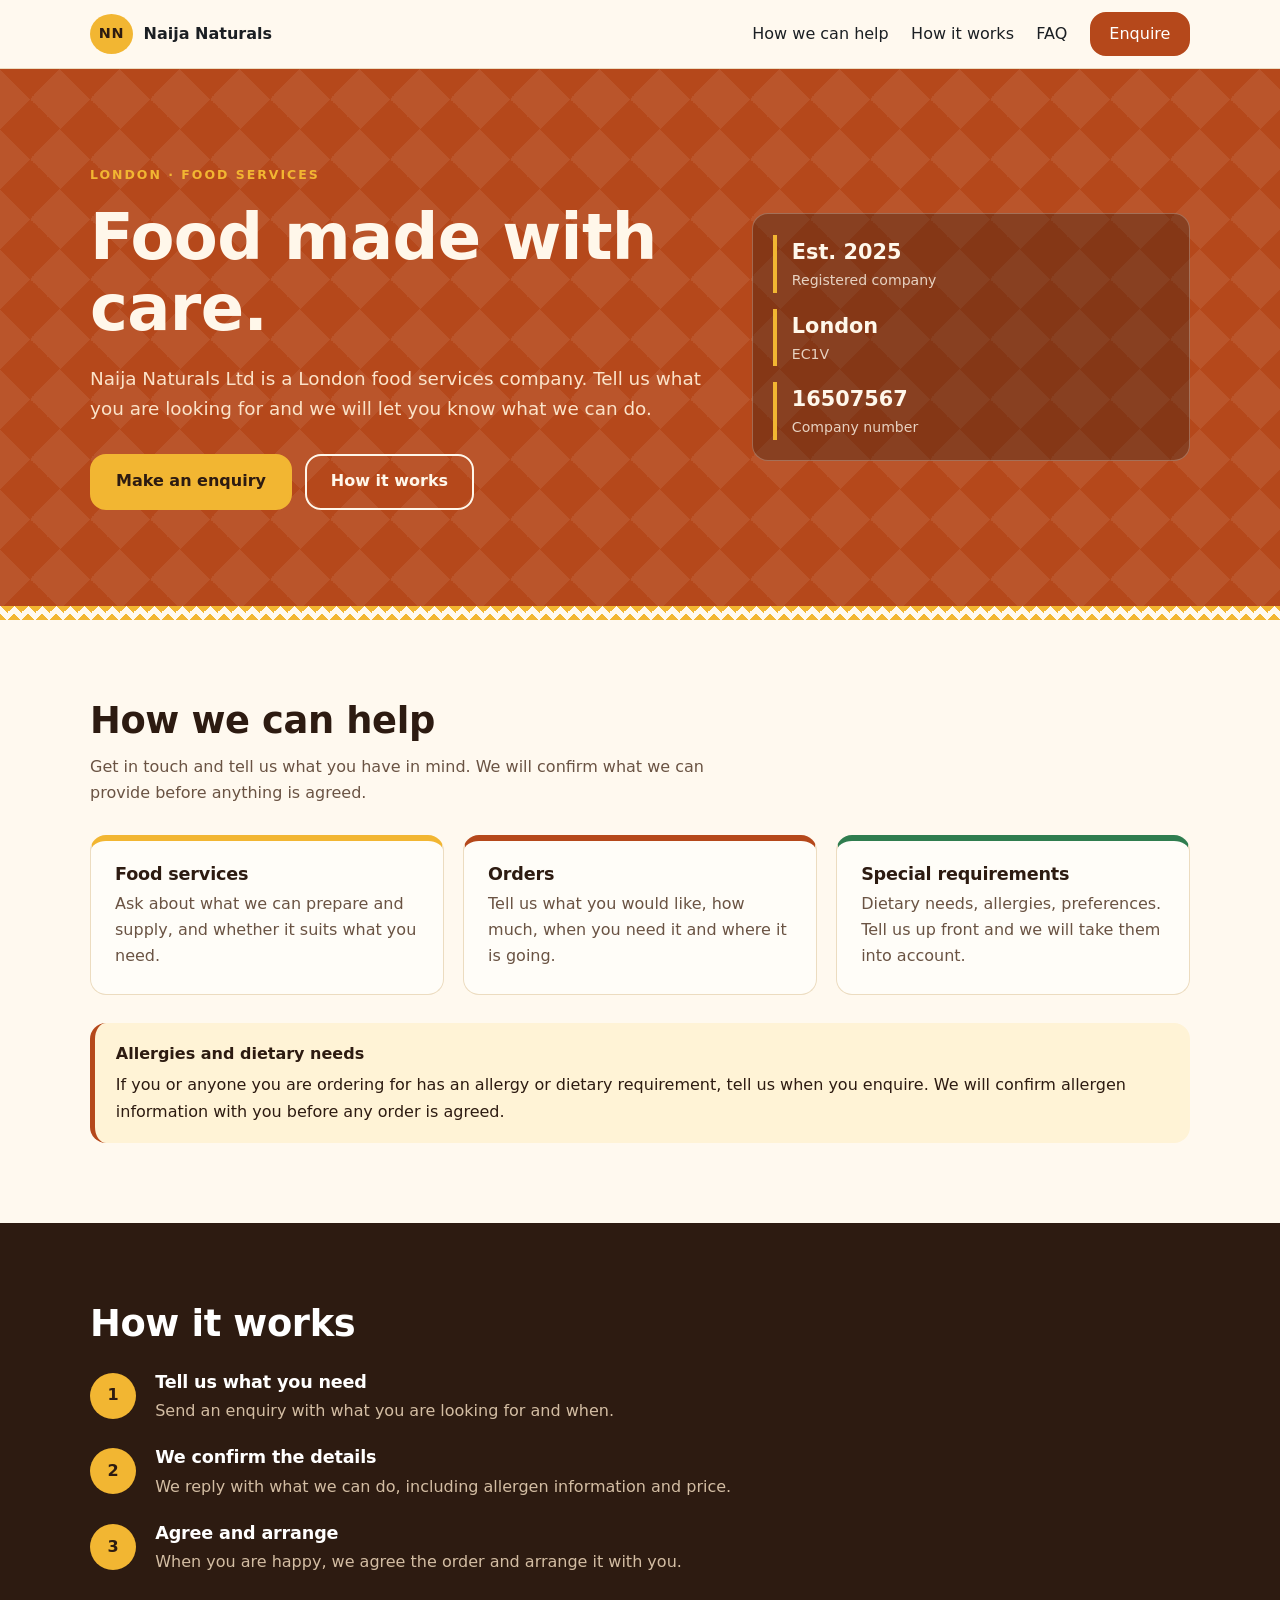
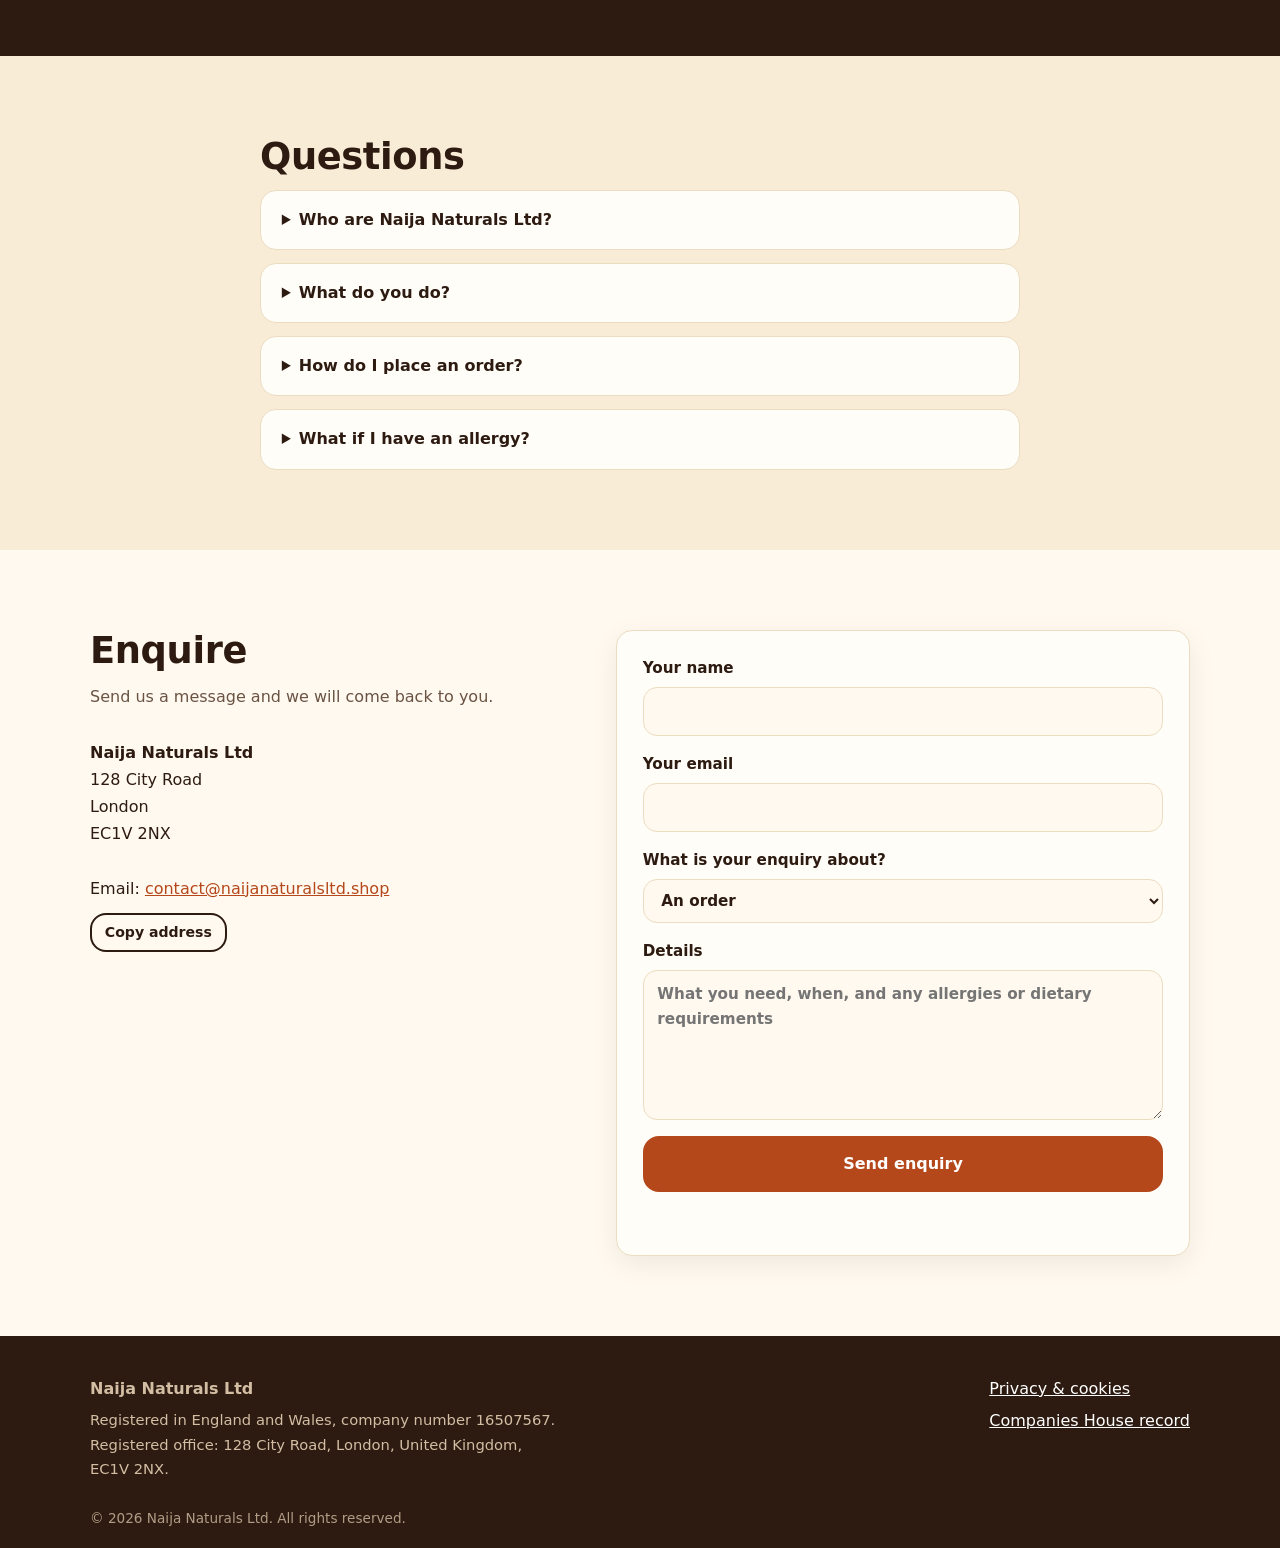
==== index.html @ 90f83f91 "Add website Co-Authored-By: Claude Sonnet 5.5 <noreply@anthropic.com>" ====
<!doctype html>
<html lang="en-GB">
<head>
  <meta charset="utf-8">
  <meta name="viewport" content="width=device-width, initial-scale=1">
  <title>Naija Naturals Ltd | Food Services, London</title>
  <meta name="description" content="Naija Naturals Ltd is a London food services company. Tell us what you are looking for and we will let you know what we can do.">
  <link rel="canonical" href="https://naijanaturalsltd.shop/">
  <meta property="og:title" content="Naija Naturals Ltd">
  <meta property="og:description" content="Food services from London.">
  <meta property="og:type" content="website">
  <meta property="og:url" content="https://naijanaturalsltd.shop/">
  <meta name="theme-color" content="#b5481b">
  <link rel="icon" href="data:image/svg+xml,%3Csvg xmlns='http://www.w3.org/2000/svg' viewBox='0 0 64 64'%3E%3Ccircle cx='32' cy='32' r='32' fill='%23b5481b'/%3E%3Cpath d='M32 12c12 8 16 20 8 32-4 6-12 8-16 4-6-8-4-24 8-36z' fill='%23f2b632'/%3E%3C/svg%3E">
  <link rel="stylesheet" href="css/styles.css">
</head>
<body>
  <a class="skip" href="#main">Skip to content</a>

  <header class="site-header">
    <div class="wrap bar">
      <a class="brand" href="#top" aria-label="Naija Naturals Ltd, home"><span class="brand-mark">NN</span><span class="brand-text">Naija Naturals</span></a>
      <button class="menu-btn" aria-expanded="false" aria-controls="nav" aria-label="Menu"><span></span><span></span><span></span></button>
      <nav id="nav" class="nav" aria-label="Main">
        <a href="#help">How we can help</a>
        <a href="#how">How it works</a>
        <a href="#faq">FAQ</a>
        <a href="#contact" class="btn btn-small">Enquire</a>
      </nav>
    </div>
  </header>

  <main id="main">
    <section class="hero" id="top">
      <div class="wrap hero-grid">
        <div>
          <p class="eyebrow">London &middot; Food services</p>
          <h1>Food made with care.</h1>
          <p class="lead">Naija Naturals Ltd is a London food services company. Tell us what you are looking for and we will let you know what we can do.</p>
          <div class="cta-row">
            <a class="btn" href="#contact">Make an enquiry</a>
            <a class="btn btn-ghost" href="#how">How it works</a>
          </div>
        </div>
        <ul class="badges" aria-label="At a glance">
          <li><strong>Est. 2025</strong><span>Registered company</span></li>
          <li><strong>London</strong><span>EC1V</span></li>
          <li><strong>16507567</strong><span>Company number</span></li>
        </ul>
      </div>
    </section>
    <div class="zigzag" aria-hidden="true"></div>

    <section class="section" id="help">
      <div class="wrap">
        <h2>How we can help</h2>
        <p class="section-intro">Get in touch and tell us what you have in mind. We will confirm what we can provide before anything is agreed.</p>
        <div class="cards">
          <article class="card"><h3>Food services</h3><p>Ask about what we can prepare and supply, and whether it suits what you need.</p></article>
          <article class="card"><h3>Orders</h3><p>Tell us what you would like, how much, when you need it and where it is going.</p></article>
          <article class="card"><h3>Special requirements</h3><p>Dietary needs, allergies, preferences. Tell us up front and we will take them into account.</p></article>
        </div>
        <div class="callout" role="note" style="margin-top:1.8rem">
          <strong>Allergies and dietary needs</strong>
          <p>If you or anyone you are ordering for has an allergy or dietary requirement, tell us when you enquire. We will confirm allergen information with you before any order is agreed.</p>
        </div>
      </div>
    </section>

    <section class="section dark" id="how">
      <div class="wrap">
        <h2>How it works</h2>
        <ol class="steps">
          <li><span class="num">1</span><div><h3>Tell us what you need</h3><p>Send an enquiry with what you are looking for and when.</p></div></li>
          <li><span class="num">2</span><div><h3>We confirm the details</h3><p>We reply with what we can do, including allergen information and price.</p></div></li>
          <li><span class="num">3</span><div><h3>Agree and arrange</h3><p>When you are happy, we agree the order and arrange it with you.</p></div></li>
        </ol>
      </div>
    </section>

    <section class="section alt" id="faq">
      <div class="wrap narrow">
        <h2>Questions</h2>
        <details><summary>Who are Naija Naturals Ltd?</summary><p>A private limited company registered in England and Wales (company number 16507567), incorporated on 10 June 2025, with its registered office in London EC1V.</p></details>
        <details><summary>What do you do?</summary><p>Our registered activity is food services. Tell us what you are looking for and we will confirm what we can provide.</p></details>
        <details><summary>How do I place an order?</summary><p>Use the form below or email us. We will confirm the details with you before anything is agreed.</p></details>
        <details><summary>What if I have an allergy?</summary><p>Tell us when you enquire. We will confirm allergen information with you before any order is agreed.</p></details>
      </div>
    </section>

    <section class="section" id="contact">
      <div class="wrap contact-grid">
        <div>
          <h2>Enquire</h2>
          <p class="section-intro">Send us a message and we will come back to you.</p>
          <address>
            <strong>Naija Naturals Ltd</strong><br>
            128 City Road<br>London<br>EC1V 2NX<br><br>
            Email: <a href="mailto:contact@naijanaturalsltd.shop">contact@naijanaturalsltd.shop</a>
            <button type="button" class="copy-btn" id="copy-email">Copy address</button>
          </address>
        </div>
        <form id="enquiry" class="form" novalidate>
          <label>Your name<input name="name" type="text" autocomplete="name" required></label>
          <label>Your email<input name="email" type="email" autocomplete="email" required></label>
          <label>What is your enquiry about?
            <select name="topic">
              <option>An order</option>
              <option>A special requirement</option>
              <option>Something else</option>
            </select>
          </label>
          <label>Details<textarea name="message" rows="5" required placeholder="What you need, when, and any allergies or dietary requirements"></textarea></label>
          <button class="btn" type="submit">Send enquiry</button>
          <p class="form-status" role="status" aria-live="polite"></p>
        </form>
      </div>
    </section>
  </main>

  <footer class="site-footer">
    <div class="wrap foot-grid">
      <div>
        <strong>Naija Naturals Ltd</strong>
        <p>Registered in England and Wales, company number 16507567.<br>Registered office: 128 City Road, London, United Kingdom, EC1V 2NX.</p>
      </div>
      <div class="foot-links">
        <a href="privacy.html">Privacy &amp; cookies</a>
        <a href="https://find-and-update.company-information.service.gov.uk/company/16507567" rel="noopener" target="_blank">Companies House record</a>
      </div>
    </div>
    <div class="wrap copy">&copy; <span id="year">2026</span> Naija Naturals Ltd. All rights reserved.</div>
  </footer>

  <script src="js/main.js"></script>
</body>
</html>
---- css/styles.css ----
/* ---- shared structure (themed per site below) ---- */
:root{
  --bg:#fff; --bg-alt:#f3f4f6; --ink:#1b1f23; --muted:#5b636b; --line:#e2e4e8; --card:#fff;
  --primary:#0b6bcb; --primary-d:#0853a3; --on-primary:#fff; --accent:#ffb000;
  --header-bg:rgba(255,255,255,.96); --header-ink:#1b1f23; --header-line:#e2e4e8;
  --hero-bg:#0b2540; --hero-ink:#fff; --hero-muted:#c9d6e6;
  --dark-bg:#0b2540; --dark-ink:#dbe5f0; --dark-muted:#b6c6da;
  --footer-bg:#0b2540; --footer-ink:#c9d6e6;
  --radius:8px;
  --font-body:system-ui,-apple-system,"Segoe UI",Roboto,Arial,sans-serif; --font-head:var(--font-body);
  --head-weight:800; --head-transform:none; --head-style:normal; --head-track:-.01em;
}
*{box-sizing:border-box}
html{scroll-behavior:smooth;scroll-padding-top:76px}
body{margin:0;font-family:var(--font-body);color:var(--ink);background:var(--bg);line-height:1.65;-webkit-font-smoothing:antialiased}
a{color:var(--primary)}
h1,h2,h3{font-family:var(--font-head);margin:0;line-height:1.12;letter-spacing:var(--head-track)}
h1,h2{font-weight:var(--head-weight);text-transform:var(--head-transform);font-style:var(--head-style)}
h3{font-size:1.1rem;margin-bottom:.35rem}
.wrap{width:min(1100px,100% - 32px);margin-inline:auto}
.narrow{width:min(760px,100% - 32px)}
.skip{position:absolute;left:-999px;top:0;background:var(--primary);color:var(--on-primary);padding:.6rem 1rem;z-index:100}
.skip:focus{left:8px;top:8px}

.site-header{position:sticky;top:0;z-index:50;background:var(--header-bg);backdrop-filter:blur(8px);border-bottom:1px solid var(--header-line);color:var(--header-ink)}
.bar{display:flex;align-items:center;justify-content:space-between;min-height:68px;gap:1rem}
.brand{display:flex;align-items:center;gap:.65rem;text-decoration:none;color:var(--header-ink);font-weight:800}
.brand-mark{display:grid;place-items:center;min-width:40px;height:40px;padding:0 .55rem;background:var(--primary);color:var(--on-primary);border-radius:var(--radius);font-size:.9rem;letter-spacing:.05em}
.brand-text small{font-weight:500;opacity:.7}
.nav{display:flex;align-items:center;gap:1.4rem}
.nav a{text-decoration:none;color:var(--header-ink);font-weight:500}
.nav a:hover{color:var(--primary)}
.menu-btn{display:none;background:none;border:0;padding:.5rem;cursor:pointer}
.menu-btn span{display:block;width:24px;height:2px;background:var(--header-ink);margin:5px 0}

.btn{display:inline-block;background:var(--primary);color:var(--on-primary) !important;padding:.8rem 1.5rem;border-radius:var(--radius);font:inherit;font-weight:700;text-decoration:none;border:2px solid var(--primary);cursor:pointer;transition:background .15s,transform .15s}
.btn:hover{background:var(--primary-d);border-color:var(--primary-d);transform:translateY(-1px)}
.btn-small{padding:.45rem 1.1rem}
.btn-ghost{background:transparent;color:var(--hero-ink) !important;border-color:var(--hero-ink)}
.btn-ghost:hover{background:var(--hero-ink);border-color:var(--hero-ink);color:var(--hero-bg) !important}

.hero{background:var(--hero-bg);color:var(--hero-ink);padding:clamp(3.2rem,8vw,6rem) 0;position:relative;overflow:hidden}
.hero .wrap{position:relative;z-index:1}
.hero-grid{display:grid;grid-template-columns:1.4fr 1fr;gap:3rem;align-items:center}
.hero-solo{grid-template-columns:1fr}
.eyebrow{text-transform:uppercase;letter-spacing:.16em;font-size:.78rem;font-weight:700;color:var(--accent);margin:0 0 1rem}
h1{font-size:clamp(2.2rem,5.6vw,4rem)}
.lead{font-size:1.15rem;color:var(--hero-muted);max-width:58ch;margin:1.2rem 0 0}
.cta-row{display:flex;flex-wrap:wrap;gap:.8rem;margin-top:1.8rem}
.facts{display:flex;flex-wrap:wrap;gap:1.2rem 3rem;margin:2.6rem 0 0;padding-top:1.4rem;border-top:1px solid rgba(128,128,128,.35)}
.facts dt{font-size:.75rem;letter-spacing:.12em;text-transform:uppercase;opacity:.75}
.facts dd{margin:.2rem 0 0;font-size:1.3rem;font-weight:700}
.badges{list-style:none;margin:0;padding:1.3rem;display:grid;gap:1rem;background:rgba(255,255,255,.08);border:1px solid rgba(255,255,255,.18);border-radius:var(--radius)}
.badges li{display:flex;flex-direction:column;border-left:4px solid var(--accent);padding-left:.9rem}
.badges strong{font-size:1.3rem}
.badges span{font-size:.88rem;opacity:.8}

.section{padding:clamp(3rem,7vw,5rem) 0}
.section.alt{background:var(--bg-alt)}
.section.dark{background:var(--dark-bg);color:var(--dark-ink)}
.section.dark h2,.section.dark h3{color:#fff}
h2{font-size:clamp(1.65rem,3.5vw,2.3rem);margin-bottom:.6rem}
.section-intro{color:var(--muted);max-width:62ch;margin:.8rem 0 1.8rem}
.dark .section-intro{color:var(--dark-muted)}
.cards{display:grid;grid-template-columns:repeat(auto-fit,minmax(min(260px,100%),1fr));gap:1.2rem}
.card{background:var(--card);border:1px solid var(--line);border-radius:var(--radius);padding:1.5rem}
.card p{margin:0;color:var(--muted)}
.note{color:var(--muted);font-size:.9rem;margin-top:1.4rem}
.callout{background:var(--bg-alt);border-left:5px solid var(--accent);padding:1.1rem 1.3rem;border-radius:var(--radius)}
.callout p{margin:.3rem 0 0}
.split{display:grid;grid-template-columns:1fr 1.3fr;gap:3rem;align-items:start}

.steps{list-style:none;margin:1.8rem 0 0;padding:0;display:grid;gap:1.5rem}
.steps li{display:flex;gap:1.2rem;align-items:flex-start}
.steps p{margin:0;color:var(--muted)}
.dark .steps p{color:var(--dark-muted)}
.num{flex:none;display:grid;place-items:center;width:46px;height:46px;border-radius:var(--radius);background:var(--primary);color:var(--on-primary);font-weight:800}
.trio{display:grid;grid-template-columns:repeat(auto-fit,minmax(min(240px,100%),1fr));gap:2rem;margin-top:1.6rem}
.trio p{margin:0;color:var(--muted)}

details{background:var(--card);border:1px solid var(--line);border-radius:var(--radius);padding:1rem 1.3rem;margin-top:.8rem}
summary{cursor:pointer;font-weight:700}
details p{margin:.7rem 0 0;color:var(--muted)}

.contact-grid{display:grid;grid-template-columns:1fr 1.2fr;gap:3rem}
address{font-style:normal;line-height:1.7;overflow-wrap:anywhere}
.copy-btn{display:block;margin-top:.7rem;background:none;border:2px solid var(--ink);color:var(--ink);border-radius:var(--radius);padding:.35rem .8rem;font:inherit;font-size:.88rem;font-weight:600;cursor:pointer}
.copy-btn:hover{background:var(--ink);color:var(--bg)}
.form{display:grid;gap:1rem;background:var(--card);padding:1.6rem;border:1px solid var(--line);border-radius:var(--radius);box-shadow:0 8px 28px rgba(0,0,0,.07)}
.form label{display:grid;gap:.35rem;font-weight:600;font-size:.95rem}
.form input,.form textarea,.form select{font:inherit;padding:.7rem .85rem;border:1.5px solid var(--line);border-radius:calc(var(--radius) - 2px);background:var(--bg);color:var(--ink)}
.form input:focus,.form textarea:focus,.form select:focus{outline:2px solid var(--primary);border-color:var(--primary)}
.form .invalid{border-color:#b3261e}
.form-status{margin:0;min-height:1.4em;font-size:.95rem}

.site-footer{background:var(--footer-bg);color:var(--footer-ink);padding:2.5rem 0 1.2rem}
.site-footer a{color:#fff}
.foot-grid{display:flex;justify-content:space-between;gap:2rem;flex-wrap:wrap}
.foot-grid p{margin:.4rem 0 0;font-size:.92rem;max-width:50ch}
.foot-links{display:flex;flex-direction:column;gap:.4rem}
.copy{margin-top:1.6rem;font-size:.85rem;opacity:.8}

.legal{padding:3rem 0 4rem}
.legal h1{font-size:2rem;text-transform:none;font-style:normal}
.legal h2{font-size:1.2rem;margin-top:2rem;text-transform:none;font-style:normal}
.legal h2::after{display:none}

@media (prefers-reduced-motion:reduce){*{scroll-behavior:auto !important;transition:none !important}}
@media (max-width:820px){
  .hero-grid,.contact-grid,.split{grid-template-columns:1fr;gap:1.6rem}
  .menu-btn{display:block}
  .nav{position:absolute;top:68px;left:0;right:0;flex-direction:column;align-items:stretch;gap:0;background:var(--bg);border-bottom:1px solid var(--line);display:none;padding:.5rem 16px 1rem}
  .nav.open{display:flex}
  .nav a{padding:.8rem 0;border-bottom:1px solid var(--line)}
  .nav .btn{text-align:center;margin-top:.8rem}
}

/* ---- site theme ---- */
/* Naija Naturals: warm spice palette with geometric pattern */
:root{
  --bg:#fff9ef; --bg-alt:#f8ecd6; --ink:#2d1b11; --muted:#6a5343; --line:#ecdcc0; --card:#fffdf8;
  --primary:#b5481b; --primary-d:#8f3712; --accent:#f2b632;
  --header-bg:rgba(255,249,239,.97); --header-line:#ecdcc0;
  --hero-bg:#b5481b; --hero-ink:#fff7ea; --hero-muted:#fbe3c9;
  --dark-bg:#2d1b11; --dark-ink:#f3e4d0; --dark-muted:#d3bda3;
  --footer-bg:#2d1b11; --footer-ink:#d3bda3;
  --radius:16px;
  --font-head:"Trebuchet MS","Segoe UI",system-ui,sans-serif; --head-weight:800;
}
.brand-mark{border-radius:50%;background:var(--accent);color:#2d1b11}
.hero{background-image:repeating-conic-gradient(from 45deg,rgba(255,255,255,.07) 0 25%,transparent 0 50%);background-size:60px 60px}
.hero .btn:not(.btn-ghost){background:var(--accent);border-color:var(--accent);color:#2d1b11 !important}
.hero .btn:not(.btn-ghost):hover{background:#ffc94d;border-color:#ffc94d}
.badges{background:rgba(45,27,17,.35);border-color:rgba(255,255,255,.25)}
.zigzag{height:14px;background:
  linear-gradient(135deg,var(--accent) 25%,transparent 25%) -7px 0/14px 14px,
  linear-gradient(225deg,var(--accent) 25%,transparent 25%) -7px 0/14px 14px,
  linear-gradient(315deg,var(--accent) 25%,transparent 25%) 0 0/14px 14px,
  linear-gradient(45deg,var(--accent) 25%,transparent 25%) 0 0/14px 14px;background-color:var(--bg)}
.card{border-top:6px solid var(--accent)}
.card:nth-child(2){border-top-color:var(--primary)}
.card:nth-child(3){border-top-color:#2f7d4f}
.callout{background:#fff3d6;border-left-color:var(--primary)}
.num{border-radius:50%}
.section.dark .num{background:var(--accent);color:#2d1b11}
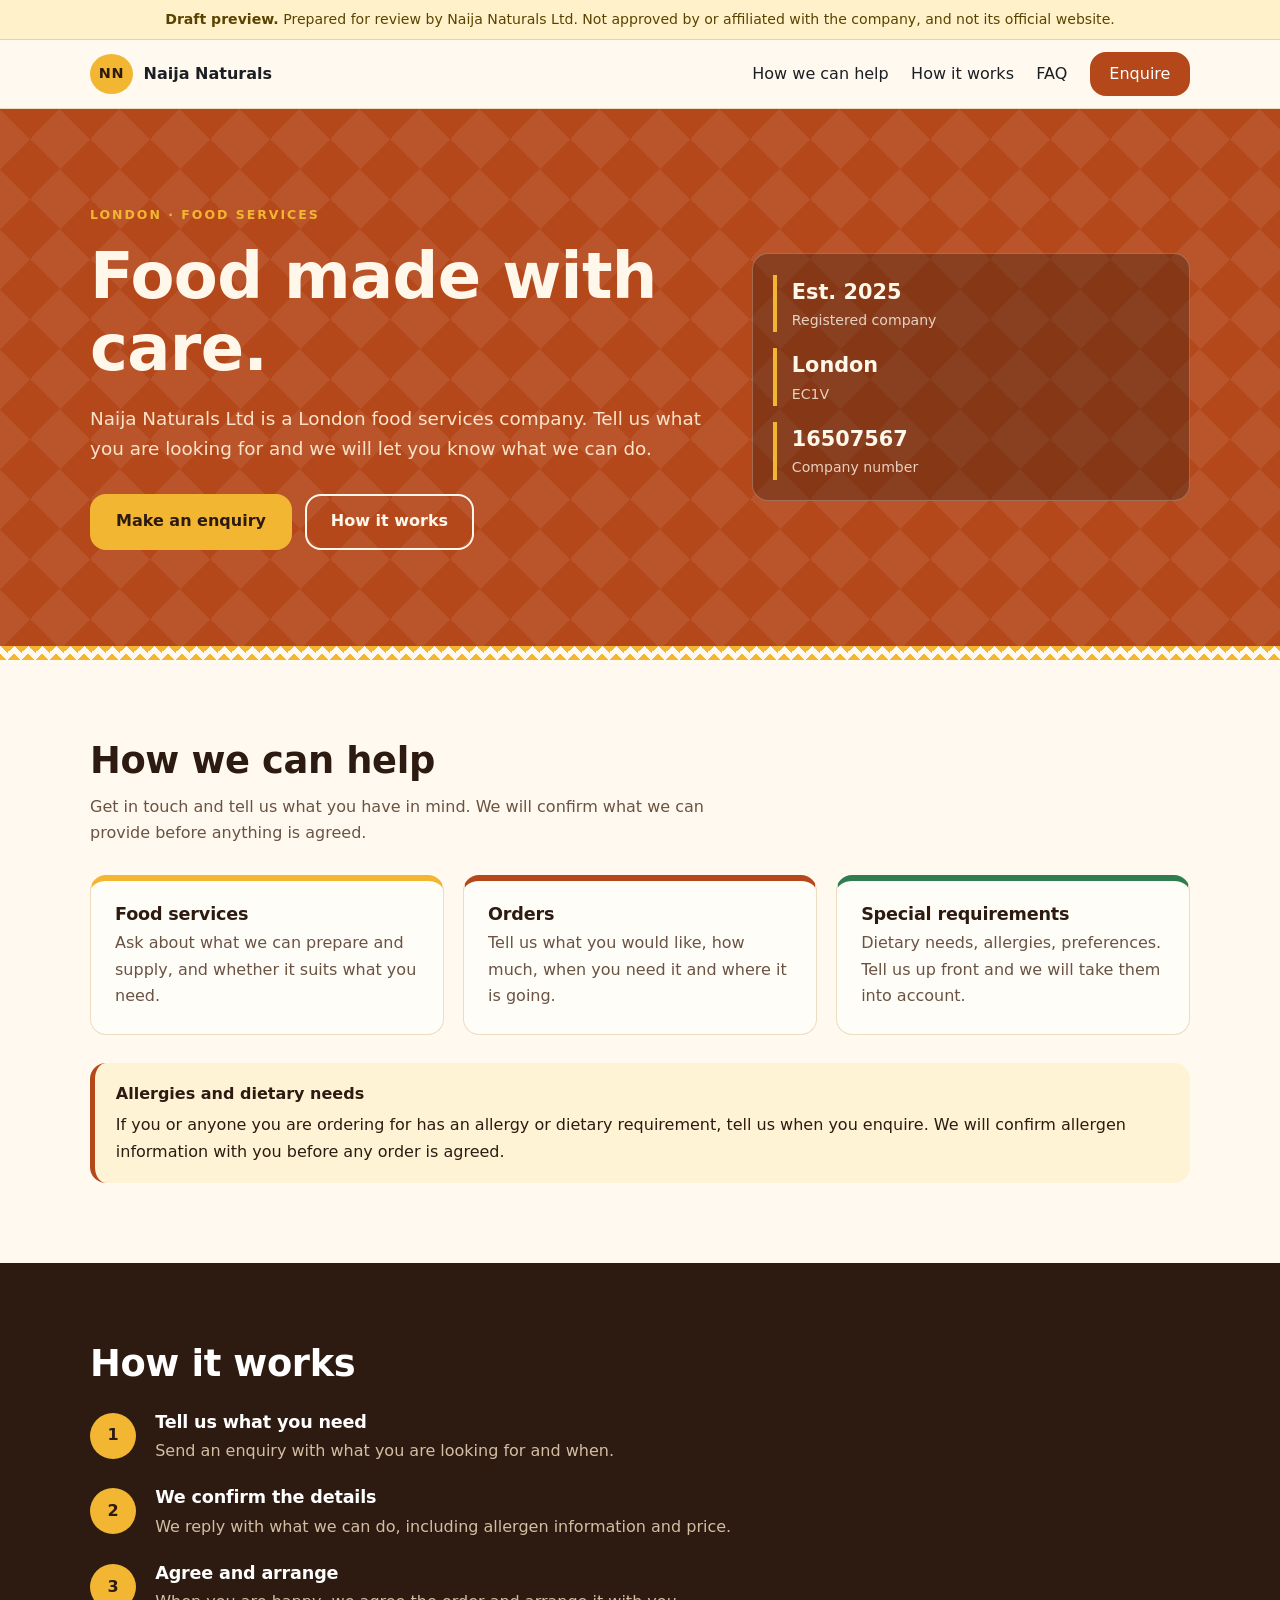
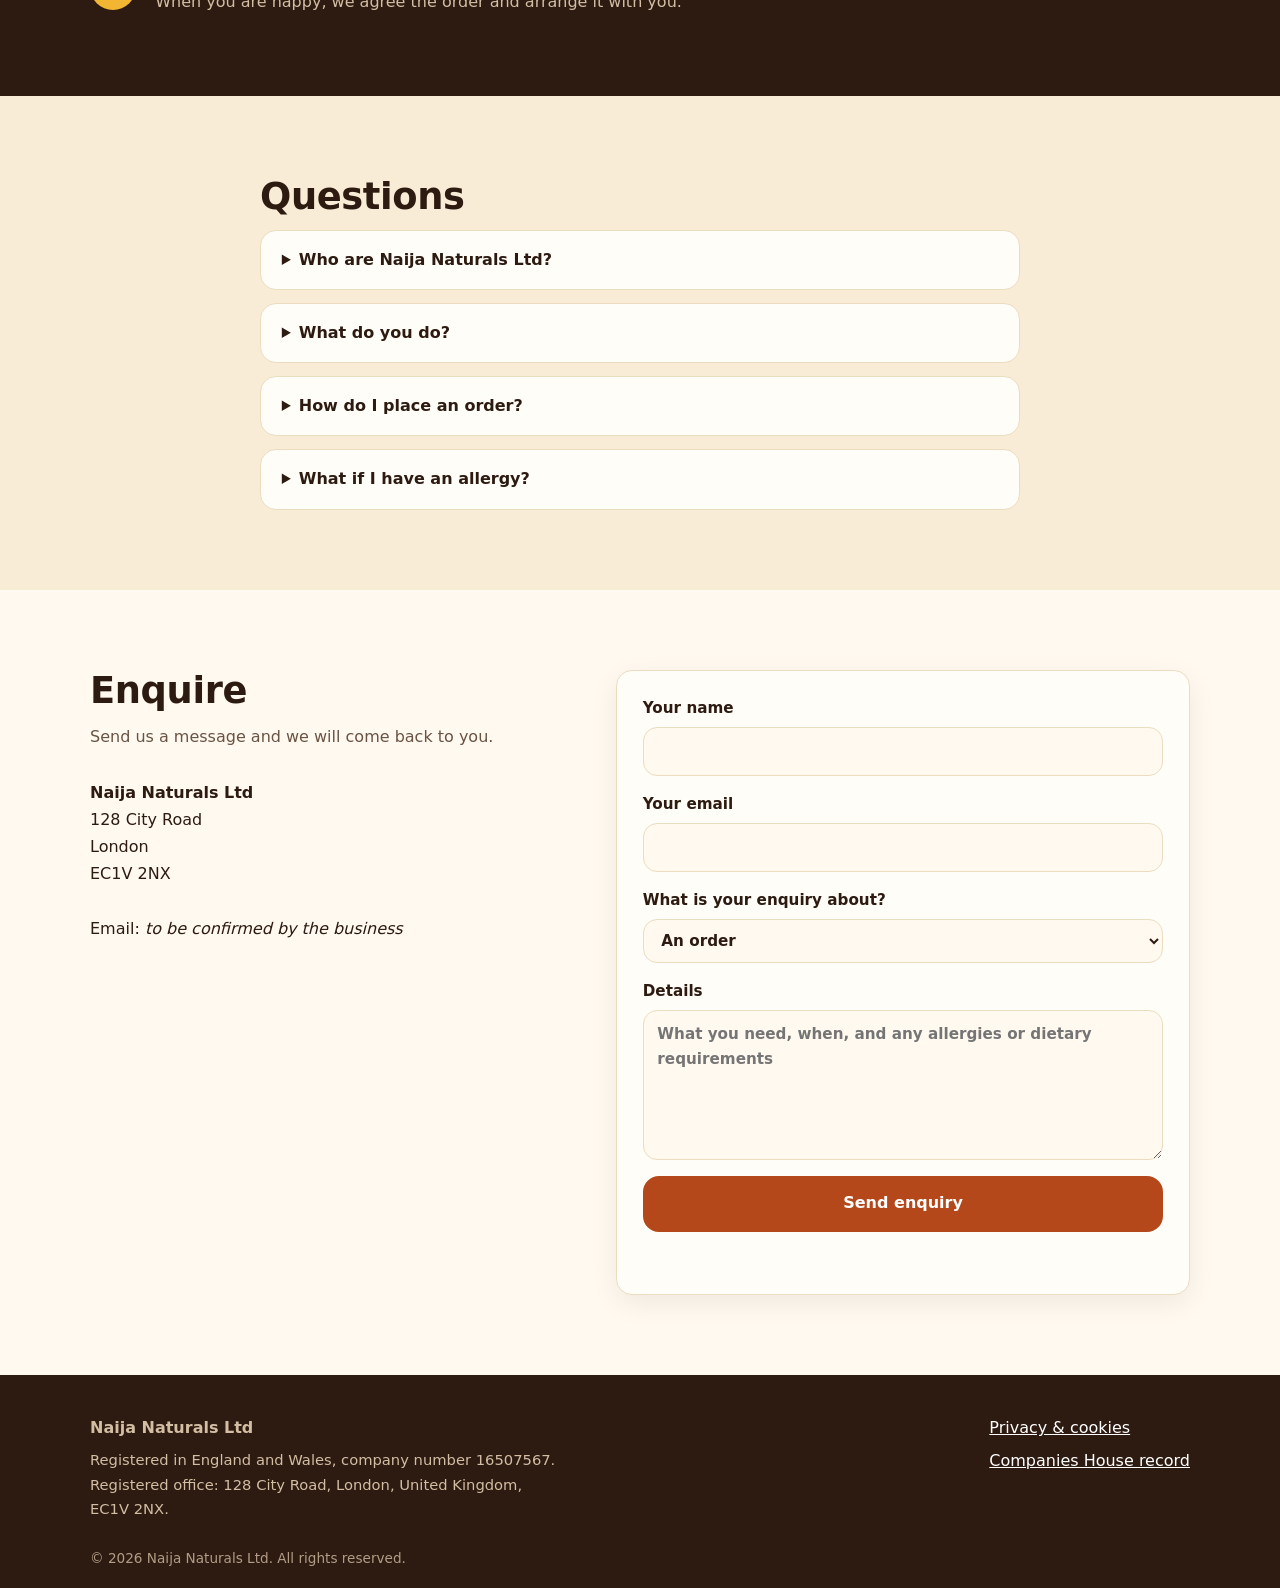
==== commit d6466872: "Mark site as an unapproved draft preview Adds a visible draft notice, noindex, placeholder contact d" ====
--- a/index.html
+++ b/index.html
@@ -1,20 +1,20 @@
 <!doctype html>
-<html lang="en-GB">
+<html lang="en-GB" data-draft>
 <head>
   <meta charset="utf-8">
   <meta name="viewport" content="width=device-width, initial-scale=1">
-  <title>Naija Naturals Ltd | Food Services, London</title>
+  <meta name="robots" content="noindex, nofollow">
+  <title>Naija Naturals Ltd | Food Services, London (Draft preview)</title>
   <meta name="description" content="Naija Naturals Ltd is a London food services company. Tell us what you are looking for and we will let you know what we can do.">
-  <link rel="canonical" href="https://naijanaturalsltd.shop/">
   <meta property="og:title" content="Naija Naturals Ltd">
   <meta property="og:description" content="Food services from London.">
   <meta property="og:type" content="website">
-  <meta property="og:url" content="https://naijanaturalsltd.shop/">
   <meta name="theme-color" content="#b5481b">
   <link rel="icon" href="data:image/svg+xml,%3Csvg xmlns='http://www.w3.org/2000/svg' viewBox='0 0 64 64'%3E%3Ccircle cx='32' cy='32' r='32' fill='%23b5481b'/%3E%3Cpath d='M32 12c12 8 16 20 8 32-4 6-12 8-16 4-6-8-4-24 8-36z' fill='%23f2b632'/%3E%3C/svg%3E">
   <link rel="stylesheet" href="css/styles.css">
 </head>
 <body>
+  <div class="draft-bar" role="note"><strong>Draft preview.</strong> Prepared for review by Naija Naturals Ltd. Not approved by or affiliated with the company, and not its official website.</div>
   <a class="skip" href="#main">Skip to content</a>
 
   <header class="site-header">
@@ -96,8 +96,7 @@
           <address>
             <strong>Naija Naturals Ltd</strong><br>
             128 City Road<br>London<br>EC1V 2NX<br><br>
-            Email: <a href="mailto:contact@naijanaturalsltd.shop">contact@naijanaturalsltd.shop</a>
-            <button type="button" class="copy-btn" id="copy-email">Copy address</button>
+            Email: <em>to be confirmed by the business</em>
           </address>
         </div>
         <form id="enquiry" class="form" novalidate>
--- a/css/styles.css
+++ b/css/styles.css
@@ -143,3 +143,6 @@
 .callout{background:#fff3d6;border-left-color:var(--primary)}
 .num{border-radius:50%}
 .section.dark .num{background:var(--accent);color:#2d1b11}
+
+/* draft-preview notice */
+.draft-bar{background:#fff1c9;color:#5a4300;text-align:center;font-size:.88rem;padding:.6rem 1rem;border-bottom:1px solid #ecd58a;line-height:1.4}
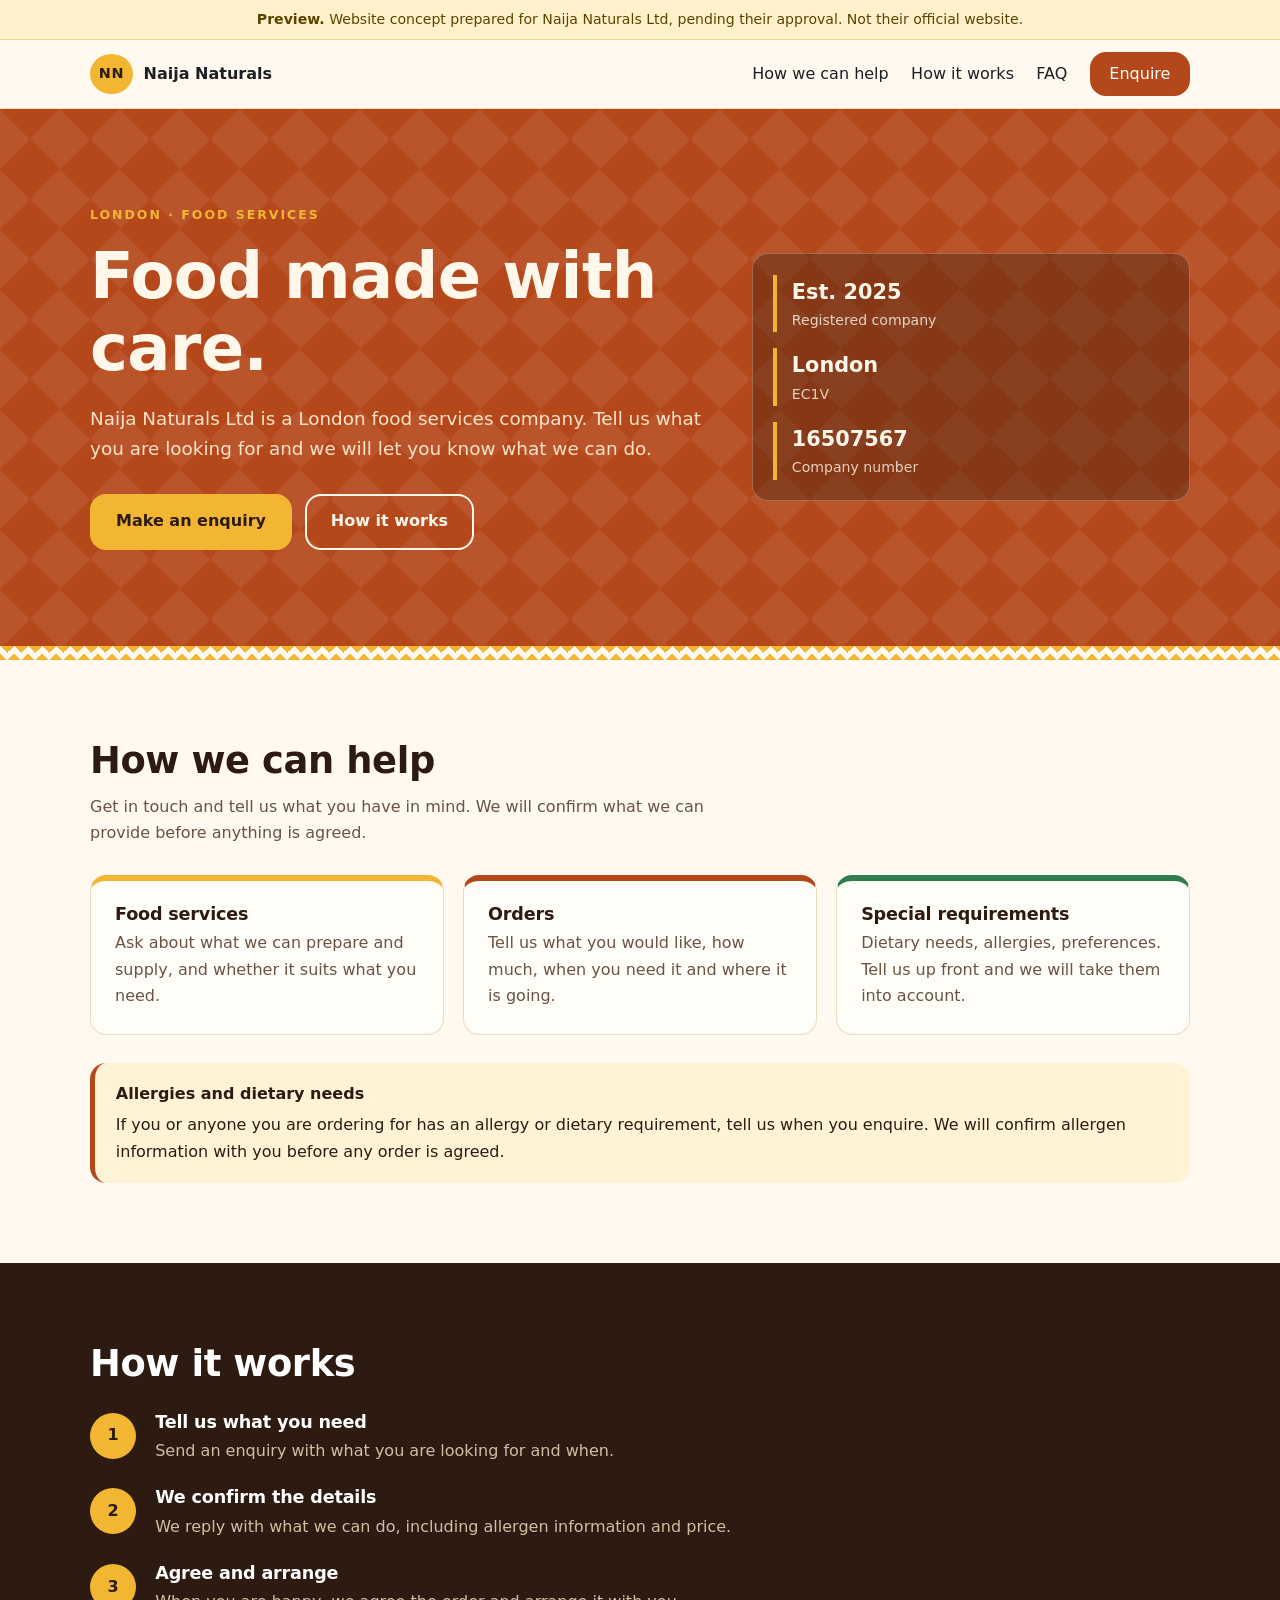
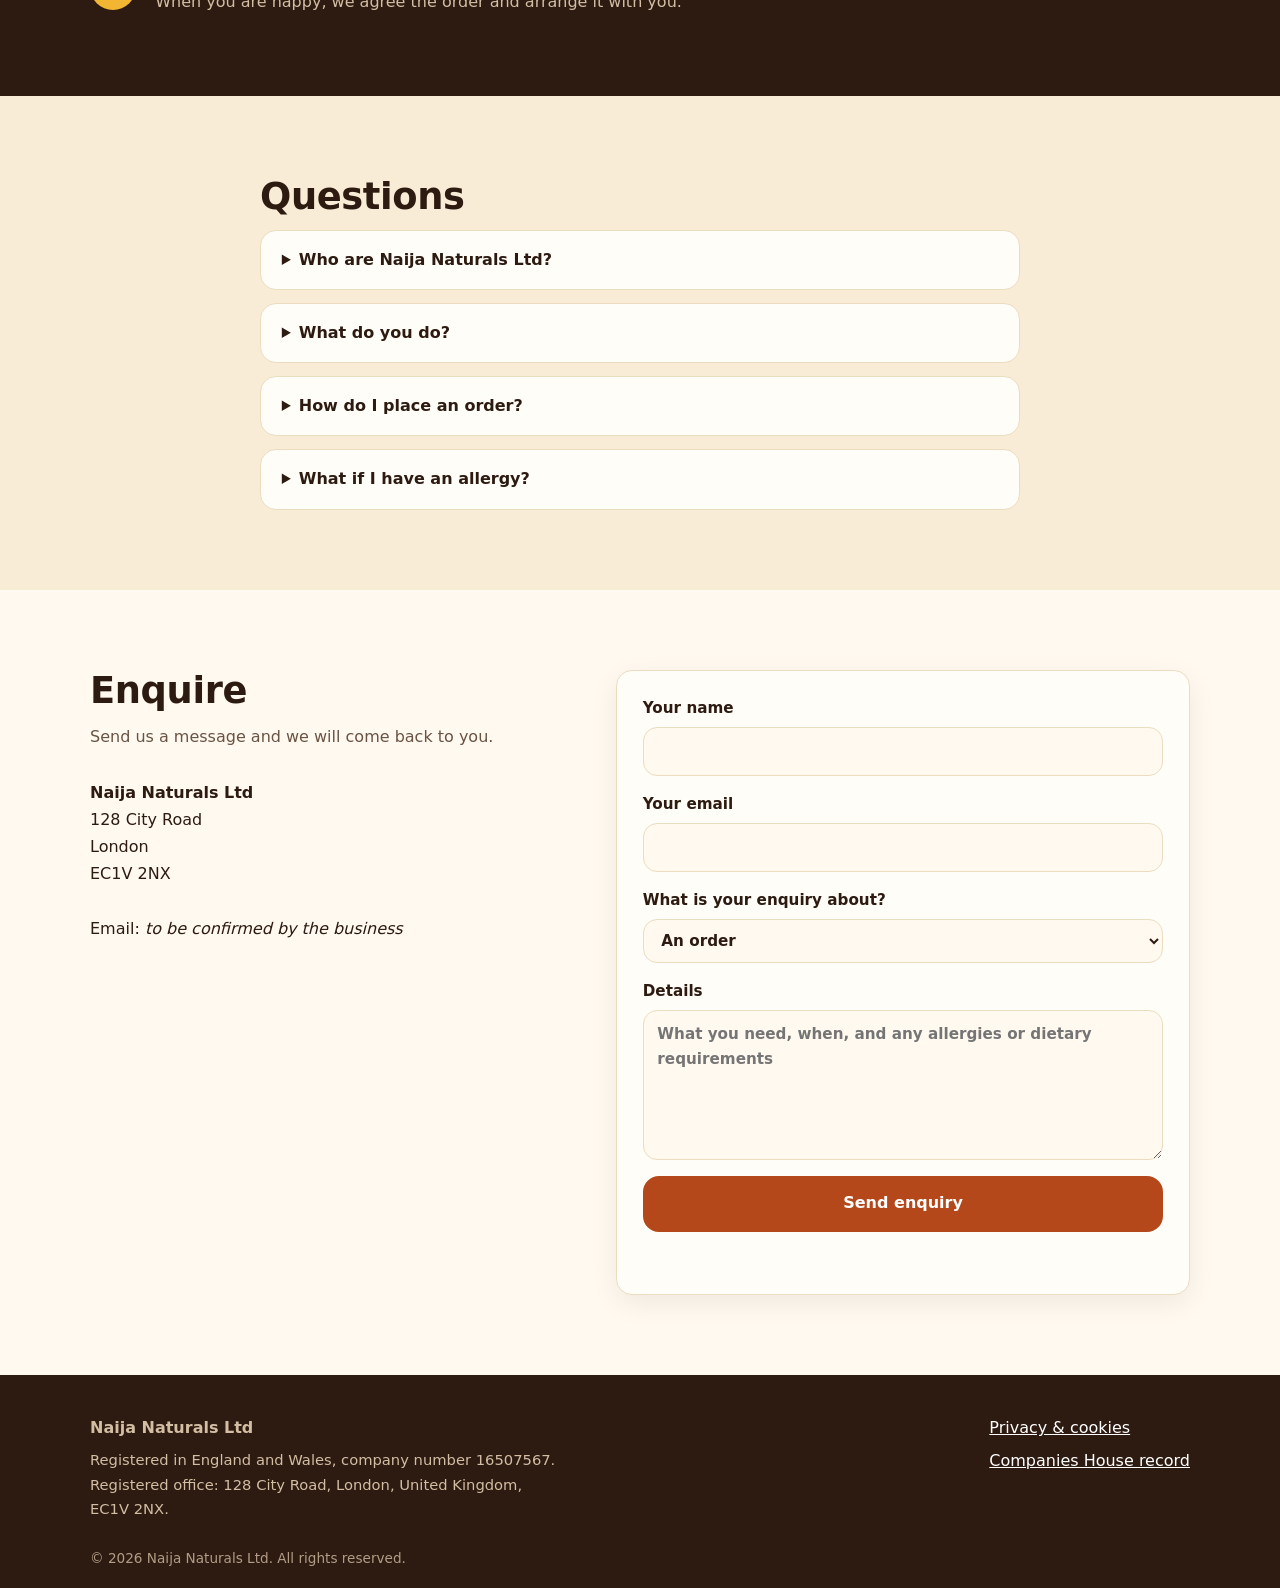
==== commit 4d1367bf: "Label site as a preview pending the company's approval Adds a preview notice, noindex, placeholder c" ====
--- a/index.html
+++ b/index.html
@@ -4,7 +4,7 @@
   <meta charset="utf-8">
   <meta name="viewport" content="width=device-width, initial-scale=1">
   <meta name="robots" content="noindex, nofollow">
-  <title>Naija Naturals Ltd | Food Services, London (Draft preview)</title>
+  <title>Naija Naturals Ltd | Food Services, London (Preview)</title>
   <meta name="description" content="Naija Naturals Ltd is a London food services company. Tell us what you are looking for and we will let you know what we can do.">
   <meta property="og:title" content="Naija Naturals Ltd">
   <meta property="og:description" content="Food services from London.">
@@ -14,7 +14,7 @@
   <link rel="stylesheet" href="css/styles.css">
 </head>
 <body>
-  <div class="draft-bar" role="note"><strong>Draft preview.</strong> Prepared for review by Naija Naturals Ltd. Not approved by or affiliated with the company, and not its official website.</div>
+  <div class="draft-bar" role="note"><strong>Preview.</strong> Website concept prepared for Naija Naturals Ltd, pending their approval. Not their official website.</div>
   <a class="skip" href="#main">Skip to content</a>
 
   <header class="site-header">
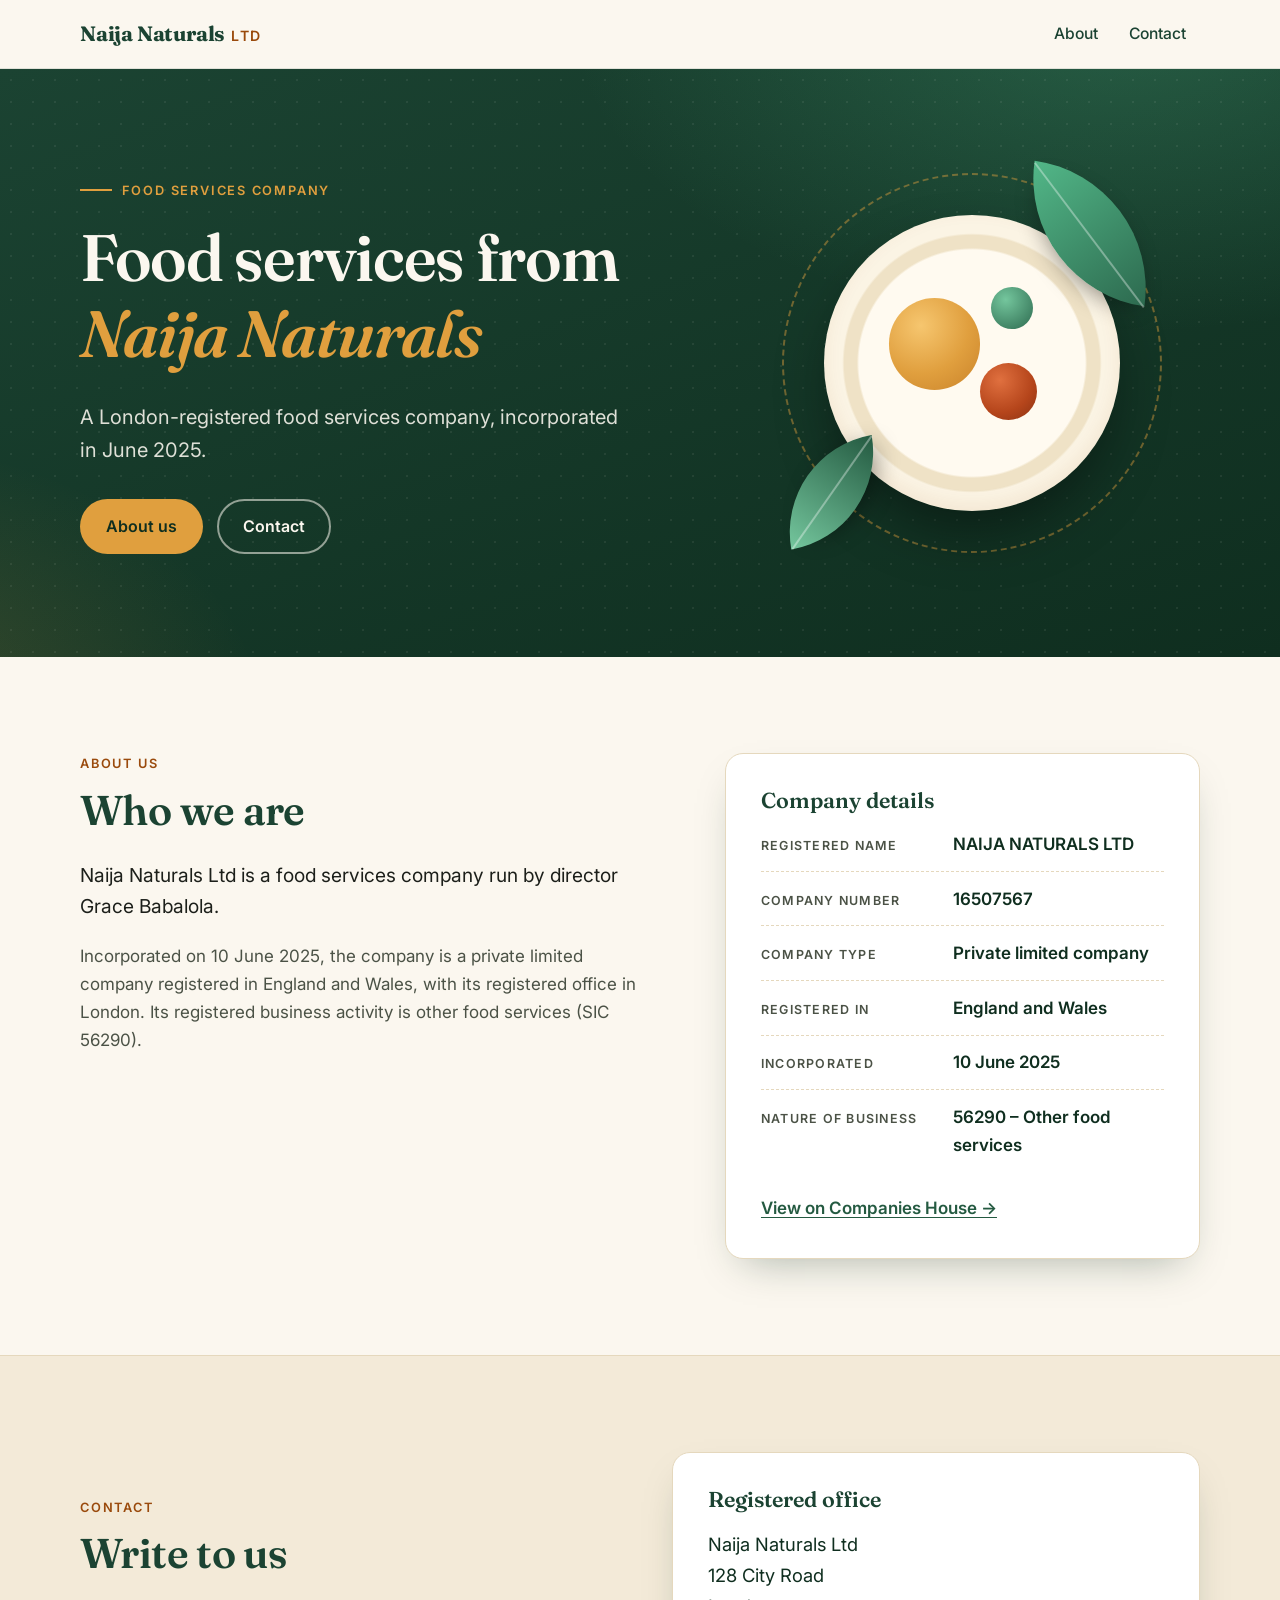
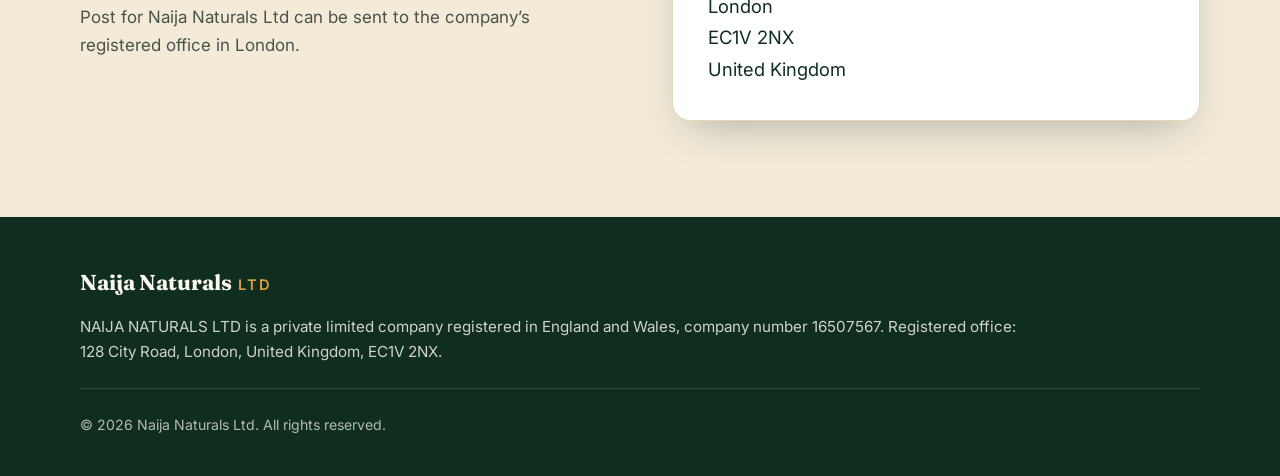
==== commit 28835994: "Replace site with new build for naijanaturalsltd.shop Co-Authored-By: Claude Opus 5.5 <noreply@anthr" ====
--- a/index.html
+++ b/index.html
@@ -1,136 +1,137 @@
-<!doctype html>
-<html lang="en-GB" data-draft>
+<!DOCTYPE html>
+<html lang="en-GB">
 <head>
   <meta charset="utf-8">
   <meta name="viewport" content="width=device-width, initial-scale=1">
-  <meta name="robots" content="noindex, nofollow">
-  <title>Naija Naturals Ltd | Food Services, London (Preview)</title>
-  <meta name="description" content="Naija Naturals Ltd is a London food services company. Tell us what you are looking for and we will let you know what we can do.">
-  <meta property="og:title" content="Naija Naturals Ltd">
-  <meta property="og:description" content="Food services from London.">
+  <title>Naija Naturals Ltd | Food services company, London</title>
+  <meta name="description" content="Naija Naturals Ltd is a food services company registered in London, England. Private limited company, company number 16507567, incorporated in June 2025.">
+  <link rel="canonical" href="https://naijanaturalsltd.shop/">
+  <meta name="format-detection" content="telephone=no">
+  <meta name="theme-color" content="#1b4332">
   <meta property="og:type" content="website">
-  <meta name="theme-color" content="#b5481b">
-  <link rel="icon" href="data:image/svg+xml,%3Csvg xmlns='http://www.w3.org/2000/svg' viewBox='0 0 64 64'%3E%3Ccircle cx='32' cy='32' r='32' fill='%23b5481b'/%3E%3Cpath d='M32 12c12 8 16 20 8 32-4 6-12 8-16 4-6-8-4-24 8-36z' fill='%23f2b632'/%3E%3C/svg%3E">
-  <link rel="stylesheet" href="css/styles.css">
+  <meta property="og:site_name" content="Naija Naturals Ltd">
+  <meta property="og:title" content="Naija Naturals Ltd | Food services company, London">
+  <meta property="og:description" content="A London-registered food services company, incorporated in June 2025.">
+  <meta property="og:url" content="https://naijanaturalsltd.shop/">
+  <meta property="og:locale" content="en_GB">
+  <link rel="preconnect" href="https://fonts.googleapis.com">
+  <link rel="preconnect" href="https://fonts.gstatic.com" crossorigin>
+  <link rel="stylesheet" href="https://fonts.googleapis.com/css2?family=Fraunces:ital,opsz,wght@0,9..144,600;0,9..144,700;1,9..144,600&family=Inter:wght@400;500;600&display=swap">
+  <link rel="stylesheet" href="assets/css/style.css">
+  <script type="application/ld+json">
+  {
+    "@context": "https://schema.org",
+    "@type": "Organization",
+    "name": "Naija Naturals Ltd",
+    "legalName": "NAIJA NATURALS LTD",
+    "url": "https://naijanaturalsltd.shop/",
+    "description": "Food services company registered in London, England.",
+    "foundingDate": "2025-06-10",
+    "identifier": {
+      "@type": "PropertyValue",
+      "propertyID": "Companies House company number",
+      "value": "16507567"
+    },
+    "address": {
+      "@type": "PostalAddress",
+      "streetAddress": "128 City Road",
+      "addressLocality": "London",
+      "postalCode": "EC1V 2NX",
+      "addressCountry": "GB"
+    },
+    "sameAs": ["https://find-and-update.company-information.service.gov.uk/company/16507567"]
+  }
+  </script>
 </head>
 <body>
-  <div class="draft-bar" role="note"><strong>Preview.</strong> Website concept prepared for Naija Naturals Ltd, pending their approval. Not their official website.</div>
-  <a class="skip" href="#main">Skip to content</a>
+  <a class="skip-link" href="#main">Skip to main content</a>
 
   <header class="site-header">
-    <div class="wrap bar">
-      <a class="brand" href="#top" aria-label="Naija Naturals Ltd, home"><span class="brand-mark">NN</span><span class="brand-text">Naija Naturals</span></a>
-      <button class="menu-btn" aria-expanded="false" aria-controls="nav" aria-label="Menu"><span></span><span></span><span></span></button>
-      <nav id="nav" class="nav" aria-label="Main">
-        <a href="#help">How we can help</a>
-        <a href="#how">How it works</a>
-        <a href="#faq">FAQ</a>
-        <a href="#contact" class="btn btn-small">Enquire</a>
+    <div class="container header-inner">
+      <a class="brand" href="#top">Naija Naturals <span class="brand-ltd">Ltd</span></a>
+      <nav aria-label="Main">
+        <ul class="nav-list">
+          <li><a href="#about">About</a></li>
+          <li><a href="#contact">Contact</a></li>
+        </ul>
       </nav>
     </div>
   </header>
 
-  <main id="main">
-    <section class="hero" id="top">
-      <div class="wrap hero-grid">
-        <div>
-          <p class="eyebrow">London &middot; Food services</p>
-          <h1>Food made with care.</h1>
-          <p class="lead">Naija Naturals Ltd is a London food services company. Tell us what you are looking for and we will let you know what we can do.</p>
-          <div class="cta-row">
-            <a class="btn" href="#contact">Make an enquiry</a>
-            <a class="btn btn-ghost" href="#how">How it works</a>
+  <main id="main" tabindex="-1">
+    <section class="hero" id="top" aria-labelledby="hero-title">
+      <div class="container hero-inner">
+        <div class="hero-copy">
+          <p class="eyebrow">Food services company</p>
+          <h1 id="hero-title">Food services from <em>Naija Naturals</em></h1>
+          <p class="hero-lead">A London-registered food services company, incorporated in June 2025.</p>
+          <div class="hero-actions">
+            <a class="btn btn-primary" href="#about">About us</a>
+            <a class="btn btn-ghost" href="#contact">Contact</a>
           </div>
         </div>
-        <ul class="badges" aria-label="At a glance">
-          <li><strong>Est. 2025</strong><span>Registered company</span></li>
-          <li><strong>London</strong><span>EC1V</span></li>
-          <li><strong>16507567</strong><span>Company number</span></li>
-        </ul>
-      </div>
-    </section>
-    <div class="zigzag" aria-hidden="true"></div>
-
-    <section class="section" id="help">
-      <div class="wrap">
-        <h2>How we can help</h2>
-        <p class="section-intro">Get in touch and tell us what you have in mind. We will confirm what we can provide before anything is agreed.</p>
-        <div class="cards">
-          <article class="card"><h3>Food services</h3><p>Ask about what we can prepare and supply, and whether it suits what you need.</p></article>
-          <article class="card"><h3>Orders</h3><p>Tell us what you would like, how much, when you need it and where it is going.</p></article>
-          <article class="card"><h3>Special requirements</h3><p>Dietary needs, allergies, preferences. Tell us up front and we will take them into account.</p></article>
-        </div>
-        <div class="callout" role="note" style="margin-top:1.8rem">
-          <strong>Allergies and dietary needs</strong>
-          <p>If you or anyone you are ordering for has an allergy or dietary requirement, tell us when you enquire. We will confirm allergen information with you before any order is agreed.</p>
+        <div class="hero-art" aria-hidden="true">
+          <span class="art-ring"></span>
+          <span class="art-plate"></span>
+          <span class="art-leaf art-leaf-1"></span>
+          <span class="art-leaf art-leaf-2"></span>
+          <span class="art-dot art-dot-1"></span>
+          <span class="art-dot art-dot-2"></span>
+          <span class="art-dot art-dot-3"></span>
         </div>
       </div>
     </section>
 
-    <section class="section dark" id="how">
-      <div class="wrap">
-        <h2>How it works</h2>
-        <ol class="steps">
-          <li><span class="num">1</span><div><h3>Tell us what you need</h3><p>Send an enquiry with what you are looking for and when.</p></div></li>
-          <li><span class="num">2</span><div><h3>We confirm the details</h3><p>We reply with what we can do, including allergen information and price.</p></div></li>
-          <li><span class="num">3</span><div><h3>Agree and arrange</h3><p>When you are happy, we agree the order and arrange it with you.</p></div></li>
-        </ol>
+    <section class="section" id="about" aria-labelledby="about-title">
+      <div class="container about-grid">
+        <div class="about-copy">
+          <p class="section-kicker">About us</p>
+          <h2 id="about-title">Who we are</h2>
+          <p class="lead">Naija Naturals Ltd is a food services company run by director Grace Babalola.</p>
+          <p>Incorporated on 10 June 2025, the company is a private limited company registered in England and Wales, with its registered office in London. Its registered business activity is other food services (SIC 56290).</p>
+        </div>
+        <div class="card details-card">
+          <h3>Company details</h3>
+          <dl class="details">
+            <div><dt>Registered name</dt><dd>NAIJA NATURALS LTD</dd></div>
+            <div><dt>Company number</dt><dd>16507567</dd></div>
+            <div><dt>Company type</dt><dd>Private limited company</dd></div>
+            <div><dt>Registered in</dt><dd>England and Wales</dd></div>
+            <div><dt>Incorporated</dt><dd>10 June 2025</dd></div>
+            <div><dt>Nature of business</dt><dd>56290 &ndash; Other food services</dd></div>
+          </dl>
+          <a class="text-link" href="https://find-and-update.company-information.service.gov.uk/company/16507567" target="_blank" rel="noopener">View on Companies House <span aria-hidden="true">&rarr;</span><span class="visually-hidden"> (opens in a new tab)</span></a>
+        </div>
       </div>
     </section>
 
-    <section class="section alt" id="faq">
-      <div class="wrap narrow">
-        <h2>Questions</h2>
-        <details><summary>Who are Naija Naturals Ltd?</summary><p>A private limited company registered in England and Wales (company number 16507567), incorporated on 10 June 2025, with its registered office in London EC1V.</p></details>
-        <details><summary>What do you do?</summary><p>Our registered activity is food services. Tell us what you are looking for and we will confirm what we can provide.</p></details>
-        <details><summary>How do I place an order?</summary><p>Use the form below or email us. We will confirm the details with you before anything is agreed.</p></details>
-        <details><summary>What if I have an allergy?</summary><p>Tell us when you enquire. We will confirm allergen information with you before any order is agreed.</p></details>
-      </div>
-    </section>
-
-    <section class="section" id="contact">
-      <div class="wrap contact-grid">
+    <section class="section section-alt" id="contact" aria-labelledby="contact-title">
+      <div class="container contact-grid">
         <div>
-          <h2>Enquire</h2>
-          <p class="section-intro">Send us a message and we will come back to you.</p>
+          <p class="section-kicker">Contact</p>
+          <h2 id="contact-title">Write to us</h2>
+          <p>Post for Naija Naturals Ltd can be sent to the company&rsquo;s registered office in London.</p>
+        </div>
+        <div class="card contact-card">
+          <h3>Registered office</h3>
           <address>
-            <strong>Naija Naturals Ltd</strong><br>
-            128 City Road<br>London<br>EC1V 2NX<br><br>
-            Email: <em>to be confirmed by the business</em>
+            Naija Naturals Ltd<br>
+            128 City Road<br>
+            London<br>
+            EC1V 2NX<br>
+            United Kingdom
           </address>
         </div>
-        <form id="enquiry" class="form" novalidate>
-          <label>Your name<input name="name" type="text" autocomplete="name" required></label>
-          <label>Your email<input name="email" type="email" autocomplete="email" required></label>
-          <label>What is your enquiry about?
-            <select name="topic">
-              <option>An order</option>
-              <option>A special requirement</option>
-              <option>Something else</option>
-            </select>
-          </label>
-          <label>Details<textarea name="message" rows="5" required placeholder="What you need, when, and any allergies or dietary requirements"></textarea></label>
-          <button class="btn" type="submit">Send enquiry</button>
-          <p class="form-status" role="status" aria-live="polite"></p>
-        </form>
       </div>
     </section>
   </main>
 
   <footer class="site-footer">
-    <div class="wrap foot-grid">
-      <div>
-        <strong>Naija Naturals Ltd</strong>
-        <p>Registered in England and Wales, company number 16507567.<br>Registered office: 128 City Road, London, United Kingdom, EC1V 2NX.</p>
-      </div>
-      <div class="foot-links">
-        <a href="privacy.html">Privacy &amp; cookies</a>
-        <a href="https://find-and-update.company-information.service.gov.uk/company/16507567" rel="noopener" target="_blank">Companies House record</a>
-      </div>
+    <div class="container">
+      <p class="footer-brand">Naija Naturals <span class="brand-ltd">Ltd</span></p>
+      <p class="footer-legal">NAIJA NATURALS LTD is a private limited company registered in England and Wales, company number 16507567. Registered office: 128 City Road, London, United Kingdom, EC1V 2NX.</p>
+      <p class="footer-copy">&copy; 2026 Naija Naturals Ltd. All rights reserved.</p>
     </div>
-    <div class="wrap copy">&copy; <span id="year">2026</span> Naija Naturals Ltd. All rights reserved.</div>
   </footer>
-
-  <script src="js/main.js"></script>
 </body>
 </html>
--- a/assets/css/style.css
+++ b/assets/css/style.css
@@ -0,0 +1,433 @@
+/* Naija Naturals Ltd */
+:root {
+  --green-950: #0f2e1f;
+  --green-800: #1b4332;
+  --green-700: #245a41;
+  --green-600: #2d6a4f;
+  --green-400: #52b788;
+  --green-100: #e3efe6;
+  --cream: #fbf7ef;
+  --sand: #f3ead8;
+  --sand-line: #e5d8bd;
+  --amber: #e09f3e;
+  --amber-dark: #9a4a0c;
+  --pepper: #b5451b;
+  --ink: #1c1f1a;
+  --muted: #4b5246;
+  --white: #ffffff;
+  --radius: 18px;
+  --shadow: 0 18px 40px -18px rgba(15, 46, 31, .35);
+  --font-head: "Fraunces", Georgia, "Times New Roman", serif;
+  --font-body: "Inter", system-ui, -apple-system, "Segoe UI", Roboto, Arial, sans-serif;
+}
+
+*, *::before, *::after { box-sizing: border-box; }
+
+html {
+  scroll-behavior: smooth;
+  scroll-padding-top: 5rem;
+  -webkit-text-size-adjust: 100%;
+}
+
+body {
+  margin: 0;
+  font-family: var(--font-body);
+  font-size: 1.0625rem;
+  line-height: 1.65;
+  color: var(--ink);
+  background: var(--cream);
+}
+
+h1, h2, h3 {
+  font-family: var(--font-head);
+  font-weight: 600;
+  line-height: 1.15;
+  margin: 0 0 .6em;
+  color: var(--green-800);
+}
+
+p { margin: 0 0 1em; }
+
+a { color: var(--green-700); }
+a:hover { color: var(--amber-dark); }
+
+:focus-visible {
+  outline: 3px solid var(--amber-dark);
+  outline-offset: 3px;
+  border-radius: 4px;
+}
+.hero :focus-visible,
+.site-footer :focus-visible { outline-color: var(--amber); }
+main:focus { outline: none; }
+
+.container {
+  width: min(100% - 2.5rem, 1120px);
+  margin-inline: auto;
+}
+
+.visually-hidden {
+  position: absolute !important;
+  width: 1px;
+  height: 1px;
+  padding: 0;
+  margin: -1px;
+  overflow: hidden;
+  clip: rect(0 0 0 0);
+  white-space: nowrap;
+  border: 0;
+}
+
+.skip-link {
+  position: absolute;
+  left: 1rem;
+  top: -100px;
+  z-index: 100;
+  padding: .75rem 1.1rem;
+  border-radius: 10px;
+  background: var(--green-800);
+  color: var(--white);
+  font-weight: 600;
+  text-decoration: none;
+}
+.skip-link:focus { top: 1rem; color: var(--white); }
+
+/* Header */
+.site-header {
+  position: sticky;
+  top: 0;
+  z-index: 50;
+  background: rgba(251, 247, 239, .93);
+  -webkit-backdrop-filter: saturate(140%) blur(10px);
+  backdrop-filter: saturate(140%) blur(10px);
+  border-bottom: 1px solid rgba(27, 67, 50, .12);
+}
+
+.header-inner {
+  display: flex;
+  align-items: center;
+  justify-content: space-between;
+  gap: 1rem;
+  min-height: 4.25rem;
+}
+
+.brand {
+  font-family: var(--font-head);
+  font-size: 1.3rem;
+  font-weight: 700;
+  letter-spacing: -.01em;
+  color: var(--green-800);
+  text-decoration: none;
+  white-space: nowrap;
+}
+.brand:hover { color: var(--green-800); }
+
+.brand-ltd {
+  margin-left: .15em;
+  font-family: var(--font-body);
+  font-size: .68em;
+  font-weight: 600;
+  letter-spacing: .12em;
+  text-transform: uppercase;
+  color: var(--amber-dark);
+}
+
+.nav-list {
+  display: flex;
+  gap: .25rem;
+  margin: 0;
+  padding: 0;
+  list-style: none;
+}
+
+.nav-list a {
+  display: inline-block;
+  padding: .5rem .85rem;
+  border-radius: 999px;
+  font-size: .98rem;
+  font-weight: 500;
+  color: var(--green-800);
+  text-decoration: none;
+}
+.nav-list a:hover { background: var(--green-100); color: var(--green-800); }
+
+/* Hero */
+.hero {
+  position: relative;
+  overflow: hidden;
+  color: var(--cream);
+  background:
+    radial-gradient(900px 520px at 88% -10%, rgba(82, 183, 136, .28), transparent 62%),
+    radial-gradient(700px 480px at -12% 112%, rgba(224, 159, 62, .2), transparent 60%),
+    linear-gradient(160deg, var(--green-800) 0%, var(--green-950) 100%);
+}
+
+.hero::before {
+  content: "";
+  position: absolute;
+  inset: 0;
+  background-image: radial-gradient(rgba(251, 247, 239, .07) 1px, transparent 1.5px);
+  background-size: 22px 22px;
+  pointer-events: none;
+}
+
+.hero-inner {
+  position: relative;
+  display: grid;
+  gap: 3rem;
+  align-items: center;
+  padding-block: clamp(3.5rem, 8vw, 6.5rem);
+}
+
+.eyebrow {
+  display: inline-flex;
+  align-items: center;
+  gap: .6rem;
+  margin-bottom: 1.2rem;
+  font-size: .8rem;
+  font-weight: 600;
+  letter-spacing: .14em;
+  text-transform: uppercase;
+  color: var(--amber);
+}
+.eyebrow::before {
+  content: "";
+  width: 2rem;
+  height: 2px;
+  background: currentColor;
+}
+
+.hero h1 {
+  margin-bottom: .45em;
+  font-size: clamp(2.4rem, 6vw, 4.1rem);
+  letter-spacing: -.02em;
+  color: var(--cream);
+}
+.hero h1 em { font-style: italic; color: var(--amber); }
+
+.hero-lead {
+  max-width: 34rem;
+  margin-bottom: 2rem;
+  font-size: clamp(1.08rem, 1.6vw, 1.25rem);
+  color: rgba(251, 247, 239, .88);
+}
+
+.hero-actions {
+  display: flex;
+  flex-wrap: wrap;
+  gap: .85rem;
+}
+
+.btn {
+  display: inline-flex;
+  align-items: center;
+  justify-content: center;
+  min-height: 3rem;
+  padding: .8rem 1.5rem;
+  border: 2px solid transparent;
+  border-radius: 999px;
+  font-size: 1rem;
+  font-weight: 600;
+  text-decoration: none;
+  transition: transform .15s ease, background-color .15s ease, border-color .15s ease;
+}
+.btn:hover { transform: translateY(-1px); }
+
+.btn-primary { background: var(--amber); color: var(--green-950); }
+.btn-primary:hover { background: #ebb15a; color: var(--green-950); }
+
+.btn-ghost { border-color: rgba(251, 247, 239, .55); color: var(--cream); }
+.btn-ghost:hover { background: rgba(251, 247, 239, .1); border-color: var(--cream); color: var(--cream); }
+
+/* Hero art: CSS shapes only */
+.hero-art {
+  position: relative;
+  width: min(100%, 260px);
+  aspect-ratio: 1 / 1;
+  margin-inline: auto;
+}
+.hero-art span { position: absolute; display: block; }
+
+.art-ring {
+  inset: 0;
+  border: 2px dashed rgba(224, 159, 62, .45);
+  border-radius: 50%;
+}
+
+.art-plate {
+  inset: 11%;
+  border-radius: 50%;
+  background: radial-gradient(circle at 50% 50%, #fffaf0 0 54%, #efe2c6 55% 61%, #fbf4e4 62% 100%);
+  box-shadow: 0 28px 60px -12px rgba(0, 0, 0, .45), inset 0 -6px 18px rgba(154, 74, 12, .08);
+}
+
+.art-leaf {
+  aspect-ratio: 1 / 1;
+  border-radius: 0 100% 0 100%;
+  background: linear-gradient(135deg, var(--green-400), var(--green-600));
+  box-shadow: 0 10px 24px -10px rgba(0, 0, 0, .45);
+}
+.art-leaf::after {
+  content: "";
+  position: absolute;
+  top: 50%;
+  left: -20%;
+  right: -20%;
+  height: 2px;
+  background: rgba(255, 255, 255, .35);
+  transform: rotate(45deg);
+}
+.art-leaf-1 { width: 34%; top: -1%; right: 2%; transform: rotate(8deg); }
+.art-leaf-2 {
+  width: 26%;
+  bottom: 3%;
+  left: 0;
+  transform: rotate(-100deg);
+  background: linear-gradient(135deg, #74c69d, var(--green-700));
+}
+
+.art-dot { aspect-ratio: 1 / 1; border-radius: 50%; }
+.art-dot-1 {
+  width: 24%;
+  top: 33%;
+  left: 28%;
+  background: radial-gradient(circle at 35% 30%, #f6c66f, var(--amber) 55%, #c9822a);
+}
+.art-dot-2 {
+  width: 15%;
+  top: 50%;
+  left: 52%;
+  background: radial-gradient(circle at 35% 30%, #e0703f, var(--pepper) 60%, #8a3212);
+}
+.art-dot-3 {
+  width: 11%;
+  top: 30%;
+  left: 55%;
+  background: radial-gradient(circle at 35% 30%, #74c69d, var(--green-600));
+}
+
+/* Sections */
+.section { padding-block: clamp(3.5rem, 8vw, 6rem); }
+.section-alt { background: var(--sand); border-top: 1px solid var(--sand-line); }
+
+.section-kicker {
+  margin-bottom: .8rem;
+  font-size: .8rem;
+  font-weight: 600;
+  letter-spacing: .14em;
+  text-transform: uppercase;
+  color: var(--amber-dark);
+}
+
+.section h2 {
+  font-size: clamp(1.9rem, 4vw, 2.6rem);
+  letter-spacing: -.015em;
+}
+
+.lead { font-size: 1.2rem; color: var(--ink); }
+.about-copy p:last-child,
+.contact-grid p:last-child { color: var(--muted); }
+
+.about-grid,
+.contact-grid {
+  display: grid;
+  gap: 2.5rem;
+  align-items: start;
+}
+
+.card {
+  padding: clamp(1.5rem, 3vw, 2.2rem);
+  border: 1px solid var(--sand-line);
+  border-radius: var(--radius);
+  background: var(--white);
+  box-shadow: var(--shadow);
+}
+.card h3 { margin-bottom: 1rem; font-size: 1.35rem; }
+
+.details { margin: 0 0 1.4rem; }
+.details div {
+  display: grid;
+  gap: .1rem;
+  padding-block: .8rem;
+  border-top: 1px dashed var(--sand-line);
+}
+.details div:first-child { padding-top: 0; border-top: 0; }
+.details dt {
+  font-size: .78rem;
+  font-weight: 600;
+  letter-spacing: .1em;
+  text-transform: uppercase;
+  color: var(--muted);
+}
+.details dd { margin: 0; font-weight: 600; color: var(--green-950); }
+
+.text-link {
+  font-weight: 600;
+  color: var(--green-700);
+  text-underline-offset: .2em;
+}
+
+.contact-card address {
+  font-size: 1.15rem;
+  font-style: normal;
+  line-height: 1.7;
+  color: var(--green-950);
+}
+
+/* Footer */
+.site-footer {
+  padding-block: 3rem 2.5rem;
+  font-size: .95rem;
+  color: rgba(251, 247, 239, .82);
+  background: var(--green-950);
+}
+.footer-brand {
+  margin-bottom: .8rem;
+  font-family: var(--font-head);
+  font-size: 1.35rem;
+  font-weight: 700;
+  color: var(--cream);
+}
+.site-footer .brand-ltd { color: var(--amber); }
+.footer-legal { max-width: 60rem; }
+.footer-copy {
+  margin: 1.5rem 0 0;
+  padding-top: 1.5rem;
+  border-top: 1px solid rgba(251, 247, 239, .14);
+  font-size: .88rem;
+  color: rgba(251, 247, 239, .7);
+}
+
+/* Responsive */
+@media (max-width: 420px) {
+  .header-inner { gap: .5rem; }
+  .brand { font-size: 1.05rem; }
+  .nav-list a { padding: .5rem; font-size: .92rem; }
+}
+
+@media (max-width: 359px) {
+  .site-header .brand-ltd { display: none; }
+}
+
+@media (min-width: 520px) {
+  .details div {
+    grid-template-columns: 11rem 1fr;
+    gap: 1rem;
+    align-items: baseline;
+  }
+}
+
+@media (min-width: 860px) {
+  .hero-inner { grid-template-columns: 1.15fr .85fr; }
+  .hero-art { width: min(100%, 380px); }
+}
+
+@media (min-width: 900px) {
+  .about-grid { grid-template-columns: 1.1fr .9fr; gap: 4rem; }
+  .contact-grid { grid-template-columns: 1fr 1fr; gap: 4rem; align-items: center; }
+}
+
+@media (prefers-reduced-motion: reduce) {
+  html { scroll-behavior: auto; }
+  .btn { transition: none; }
+  .btn:hover { transform: none; }
+}
